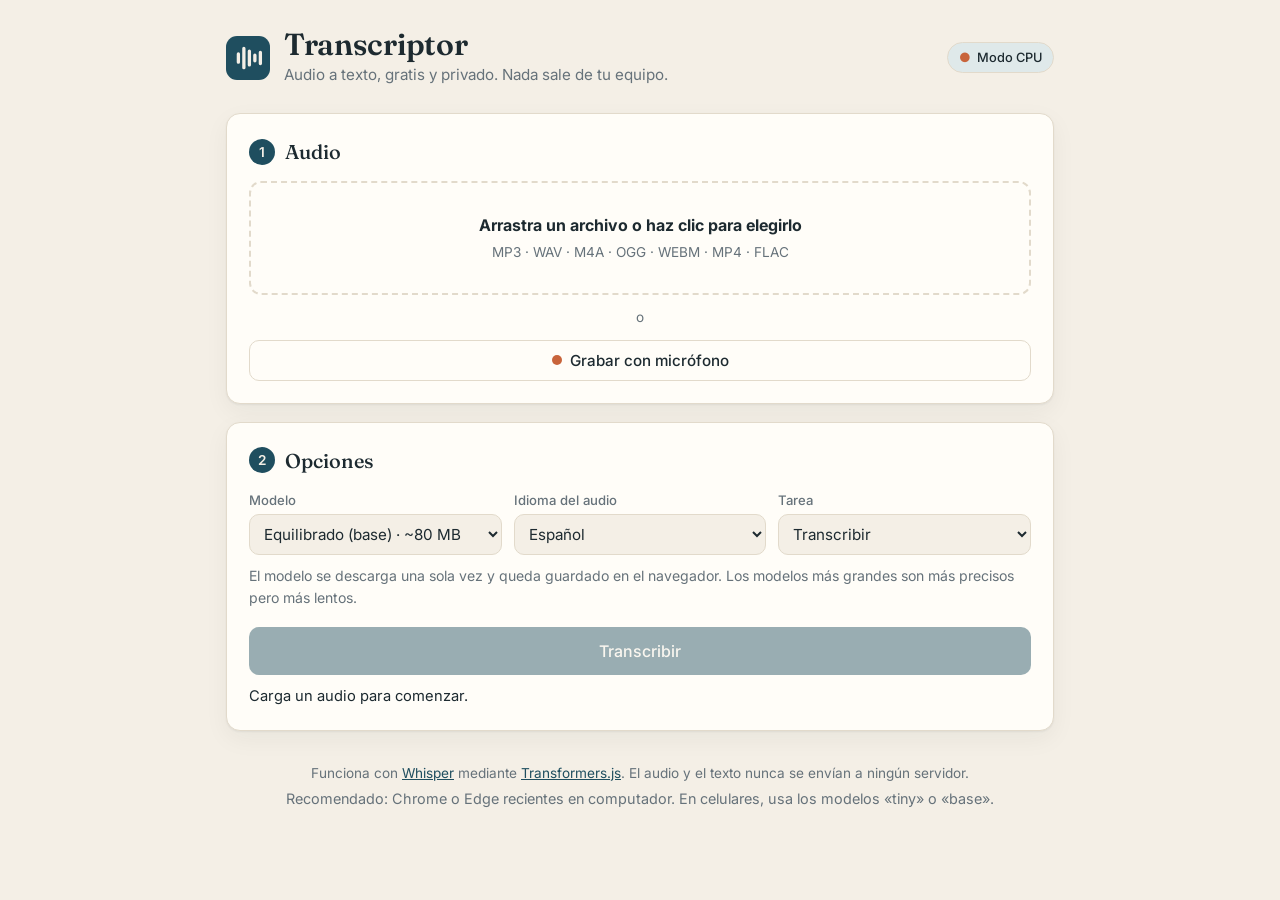
==== index.html @ 4595dd28 "Add files via upload primera versión" ====
<!doctype html>
<html lang="es">
<head>
  <meta charset="utf-8">
  <meta name="viewport" content="width=device-width, initial-scale=1">
  <title>Transcriptor</title>
  <meta name="description" content="Transcripción de audio gratuita y privada: el audio se procesa en tu propio equipo.">
  <link rel="icon" href="data:image/svg+xml,<svg xmlns='http://www.w3.org/2000/svg' viewBox='0 0 32 32'><rect width='32' height='32' rx='8' fill='%231f4e5f'/><path d='M9 13v6M13 9v14M17 11v10M21 14v4M25 12v8' stroke='%23f4efe6' stroke-width='2.4' stroke-linecap='round'/></svg>">
  <link rel="preconnect" href="https://fonts.googleapis.com">
  <link rel="preconnect" href="https://fonts.gstatic.com" crossorigin>
  <link href="https://fonts.googleapis.com/css2?family=Fraunces:opsz,wght@9..144,500;9..144,600&family=Inter:wght@400;500;600&display=swap" rel="stylesheet">
  <link rel="stylesheet" href="css/styles.css">
</head>
<body>
  <header class="top">
    <div class="wrap">
      <div class="brand">
        <svg viewBox="0 0 32 32" aria-hidden="true"><rect width="32" height="32" rx="8"/><path d="M9 13v6M13 9v14M17 11v10M21 14v4M25 12v8"/></svg>
        <div>
          <h1>Transcriptor</h1>
          <p>Audio a texto, gratis y privado. Nada sale de tu equipo.</p>
        </div>
      </div>
      <span id="deviceBadge" class="badge">Detectando…</span>
    </div>
  </header>

  <main class="wrap">
    <!-- 1. Entrada -->
    <section class="card">
      <h2><span class="step">1</span> Audio</h2>
      <label id="drop" class="drop">
        <input id="file" type="file" accept="audio/*,video/*,.mp3,.wav,.m4a,.ogg,.webm,.mp4,.mov,.flac">
        <strong>Arrastra un archivo o haz clic para elegirlo</strong>
        <span>MP3 · WAV · M4A · OGG · WEBM · MP4 · FLAC</span>
      </label>
      <div class="or"><span>o</span></div>
      <button id="record" class="btn ghost" type="button">
        <span class="dot"></span><span id="recordLabel">Grabar con micrófono</span>
      </button>

      <div id="media" class="media" hidden>
        <div class="media-head">
          <strong id="mediaName"></strong>
          <span id="mediaInfo" class="muted"></span>
        </div>
        <audio id="player" controls preload="metadata"></audio>
      </div>
    </section>

    <!-- 2. Opciones -->
    <section class="card">
      <h2><span class="step">2</span> Opciones</h2>
      <div class="grid">
        <label class="field">
          <span>Modelo</span>
          <select id="model"></select>
        </label>
        <label class="field">
          <span>Idioma del audio</span>
          <select id="language">
            <option value="spanish" selected>Español</option>
            <option value="auto">Detectar automáticamente</option>
            <option value="english">Inglés</option>
            <option value="portuguese">Portugués</option>
            <option value="french">Francés</option>
            <option value="italian">Italiano</option>
            <option value="german">Alemán</option>
          </select>
        </label>
        <label class="field">
          <span>Tarea</span>
          <select id="task">
            <option value="transcribe" selected>Transcribir</option>
            <option value="translate">Traducir al inglés</option>
          </select>
        </label>
      </div>
      <p class="hint">El modelo se descarga una sola vez y queda guardado en el navegador. Los modelos más grandes son más precisos pero más lentos.</p>

      <div class="actions">
        <button id="start" class="btn primary" type="button" disabled>Transcribir</button>
        <button id="cancel" class="btn ghost" type="button" hidden>Cancelar</button>
      </div>

      <div id="progress" class="progress" hidden><div id="bar"></div></div>
      <p id="status" class="status" role="status" aria-live="polite">Carga un audio para comenzar.</p>
    </section>

    <!-- 3. Resultado -->
    <section id="results" class="card" hidden>
      <div class="results-head">
        <h2><span class="step">3</span> Transcripción</h2>
        <span id="wordCount" class="muted"></span>
      </div>
      <p class="hint">Puedes corregir el texto directamente. Haz clic en un tiempo para escuchar ese fragmento.</p>
      <div id="transcript" class="transcript"></div>

      <div class="exports">
        <button id="copy" class="btn primary" type="button">Copiar texto</button>
        <button class="btn ghost" data-export="txt" type="button">.txt</button>
        <button class="btn ghost" data-export="tst" type="button">.txt con tiempos</button>
        <button class="btn ghost" data-export="srt" type="button">.srt</button>
        <button class="btn ghost" data-export="vtt" type="button">.vtt</button>
        <button class="btn ghost" data-export="json" type="button">.json</button>
      </div>
    </section>

    <footer class="foot">
      <p>Funciona con <a href="https://github.com/openai/whisper" target="_blank" rel="noopener">Whisper</a> mediante <a href="https://huggingface.co/docs/transformers.js" target="_blank" rel="noopener">Transformers.js</a>. El audio y el texto nunca se envían a ningún servidor.</p>
      <p class="muted">Recomendado: Chrome o Edge recientes en computador. En celulares, usa los modelos «tiny» o «base».</p>
    </footer>
  </main>

  <script type="module" src="js/app.js"></script>
</body>
</html>
---- css/styles.css ----
:root {
  --bg: #f4efe6;
  --surface: #fffdf8;
  --ink: #1d2a30;
  --muted: #66727a;
  --line: #e2dacb;
  --accent: #1f4e5f;
  --accent-ink: #f4efe6;
  --accent-soft: #dfe9ea;
  --warm: #c8643b;
  --radius: 14px;
  --shadow: 0 1px 2px rgba(29, 42, 48, .06), 0 8px 24px rgba(29, 42, 48, .05);
}
@media (prefers-color-scheme: dark) {
  :root {
    --bg: #141b1f;
    --surface: #1c2529;
    --ink: #e9e4da;
    --muted: #9aa5ab;
    --line: #2d393e;
    --accent: #7fb3c2;
    --accent-ink: #10181b;
    --accent-soft: #23353b;
    --warm: #e08a62;
    --shadow: none;
  }
}

* { box-sizing: border-box; }
html { -webkit-text-size-adjust: 100%; }
body {
  margin: 0;
  background: var(--bg);
  color: var(--ink);
  font: 16px/1.55 Inter, system-ui, -apple-system, "Segoe UI", sans-serif;
}
a { color: var(--accent); }
.wrap { max-width: 860px; margin: 0 auto; padding: 0 16px; }
.muted { color: var(--muted); font-size: .9rem; }
[hidden] { display: none !important; }

/* Encabezado */
.top { padding: 28px 0 8px; }
.top .wrap { display: flex; align-items: center; justify-content: space-between; gap: 12px; flex-wrap: wrap; }
.brand { display: flex; align-items: center; gap: 14px; }
.brand svg { width: 44px; height: 44px; flex: none; }
.brand svg rect { fill: var(--accent); }
.brand svg path { stroke: var(--accent-ink); stroke-width: 2.4; stroke-linecap: round; }
h1 { font-family: Fraunces, Georgia, serif; font-weight: 600; font-size: 1.9rem; margin: 0; line-height: 1.1; letter-spacing: -.01em; }
.brand p { margin: 2px 0 0; color: var(--muted); font-size: .95rem; }
.badge {
  font-size: .8rem; font-weight: 500; padding: 5px 11px; border-radius: 999px;
  background: var(--accent-soft); color: var(--ink); border: 1px solid var(--line);
}
.badge.webgpu::before { content: "●"; color: #3f9d6a; margin-right: 6px; }
.badge.wasm::before { content: "●"; color: var(--warm); margin-right: 6px; }

/* Tarjetas */
.card {
  background: var(--surface); border: 1px solid var(--line); border-radius: var(--radius);
  padding: 22px; margin: 18px 0; box-shadow: var(--shadow);
}
h2 { font-family: Fraunces, Georgia, serif; font-weight: 500; font-size: 1.25rem; margin: 0 0 14px; display: flex; align-items: center; gap: 10px; }
.step {
  display: inline-grid; place-items: center; width: 26px; height: 26px; border-radius: 50%;
  background: var(--accent); color: var(--accent-ink); font: 600 .85rem Inter, sans-serif;
}
.hint { color: var(--muted); font-size: .88rem; margin: 10px 0 0; }

/* Zona de carga */
.drop {
  display: flex; flex-direction: column; align-items: center; justify-content: center; gap: 4px;
  border: 2px dashed var(--line); border-radius: 12px; padding: 30px 16px; text-align: center;
  cursor: pointer; transition: border-color .15s, background .15s;
}
.drop:hover, .drop.over { border-color: var(--accent); background: var(--accent-soft); }
.drop input { position: absolute; width: 1px; height: 1px; opacity: 0; }
.drop span { color: var(--muted); font-size: .85rem; }
.or { text-align: center; margin: 12px 0; color: var(--muted); font-size: .85rem; }

/* Botones */
.btn {
  font: 500 .95rem Inter, sans-serif; border-radius: 10px; padding: 10px 16px; cursor: pointer;
  border: 1px solid transparent; transition: transform .05s, background .15s, opacity .15s;
  display: inline-flex; align-items: center; justify-content: center; gap: 8px;
}
.btn:active { transform: translateY(1px); }
.btn:disabled { opacity: .45; cursor: not-allowed; }
.btn.primary { background: var(--accent); color: var(--accent-ink); }
.btn.ghost { background: transparent; color: var(--ink); border-color: var(--line); }
.btn.ghost:hover:not(:disabled) { background: var(--accent-soft); }
#record { width: 100%; }
#record .dot { width: 10px; height: 10px; border-radius: 50%; background: var(--warm); }
#record.recording { border-color: var(--warm); color: var(--warm); }
#record.recording .dot { animation: pulse 1s infinite; }
@keyframes pulse { 50% { opacity: .25; } }

/* Medio */
.media { margin-top: 16px; padding-top: 16px; border-top: 1px solid var(--line); }
.media-head { display: flex; justify-content: space-between; gap: 10px; flex-wrap: wrap; margin-bottom: 8px; }
.media-head strong { overflow-wrap: anywhere; }
audio { width: 100%; }

/* Opciones */
.grid { display: grid; grid-template-columns: repeat(3, 1fr); gap: 12px; }
.field span { display: block; font-size: .82rem; font-weight: 500; color: var(--muted); margin-bottom: 4px; }
select {
  width: 100%; font: inherit; font-size: .95rem; padding: 9px 10px; border-radius: 10px;
  border: 1px solid var(--line); background: var(--bg); color: var(--ink);
}
.actions { display: flex; gap: 10px; margin-top: 18px; }
.actions .primary { flex: 1; padding: 13px; font-size: 1rem; }

.progress { height: 6px; background: var(--accent-soft); border-radius: 99px; overflow: hidden; margin-top: 16px; }
#bar { height: 100%; width: 0; background: var(--accent); transition: width .3s; }
body.busy #bar { background-image: linear-gradient(90deg, var(--accent), var(--warm), var(--accent)); background-size: 200% 100%; animation: flow 2s linear infinite; }
@keyframes flow { to { background-position: -200% 0; } }
.status { margin: 10px 0 0; font-size: .92rem; min-height: 1.5em; }

/* Resultado */
.results-head { display: flex; justify-content: space-between; align-items: baseline; gap: 10px; }
.results-head h2 { margin-bottom: 0; }
.transcript {
  margin-top: 14px; max-height: 60vh; overflow-y: auto; border: 1px solid var(--line);
  border-radius: 10px; padding: 8px; background: var(--bg);
}
.transcript .empty { color: var(--muted); text-align: center; margin: 24px 0; }
.seg { display: flex; gap: 10px; padding: 6px 8px; border-radius: 8px; align-items: baseline; }
.seg.active { background: var(--accent-soft); }
.ts {
  flex: none; font: 500 .78rem ui-monospace, SFMono-Regular, Menlo, monospace; color: var(--accent);
  background: none; border: 0; padding: 2px 0; cursor: pointer; min-width: 48px; text-align: left;
}
.ts:hover { text-decoration: underline; }
.txt { flex: 1; outline: none; border-radius: 4px; }
.txt:focus { box-shadow: 0 0 0 2px var(--accent-soft); }
.exports { display: flex; flex-wrap: wrap; gap: 8px; margin-top: 16px; }

.foot { text-align: center; color: var(--muted); font-size: .85rem; padding: 10px 0 40px; }
.foot p { margin: 4px 0; }

@media (max-width: 640px) {
  .grid { grid-template-columns: 1fr; }
  .card { padding: 18px 16px; }
  h1 { font-size: 1.6rem; }
  .exports .btn { flex: 1 1 calc(50% - 8px); }
  .exports #copy { flex-basis: 100%; }
}
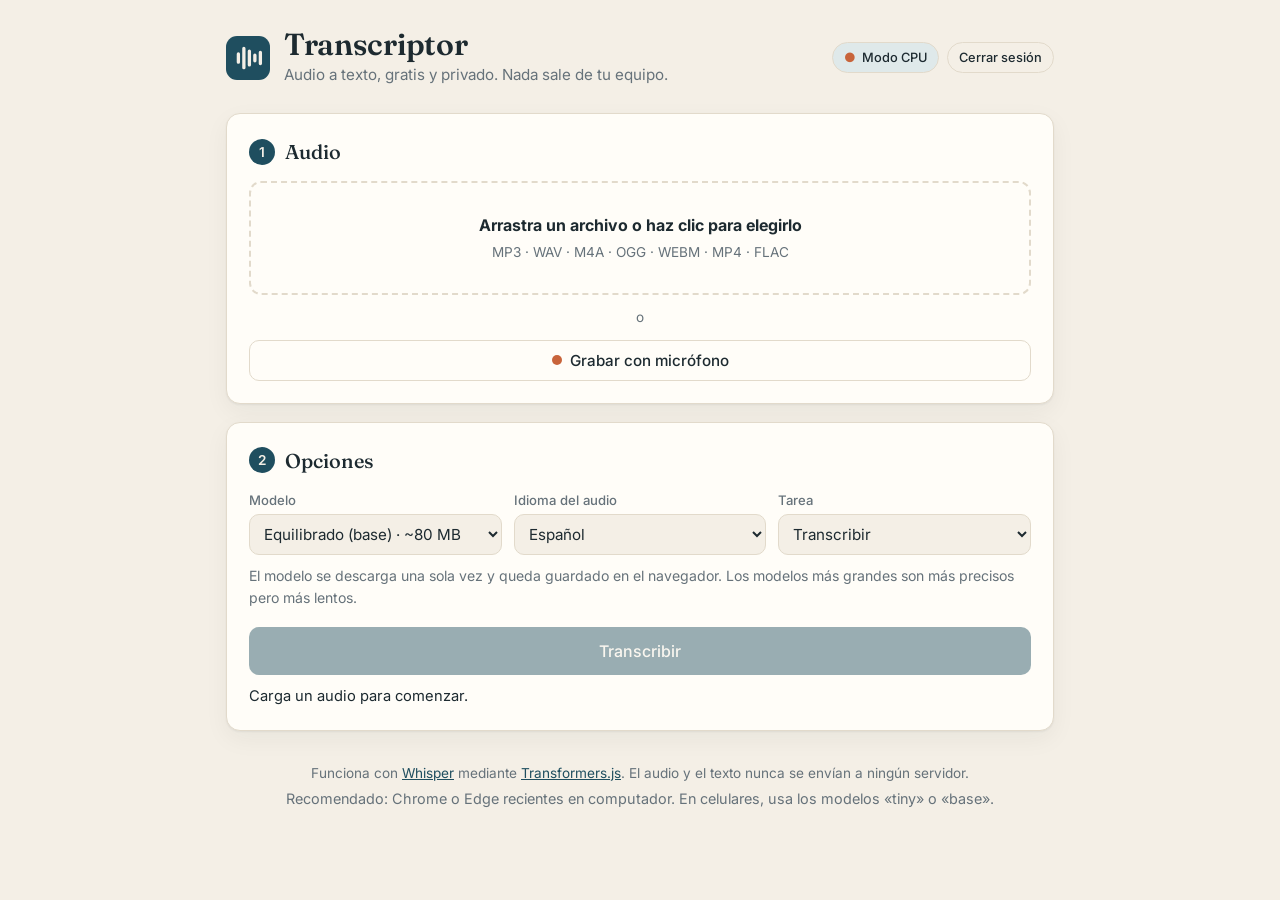
==== commit cc9ca843: "Nueva pantalla de ingreso" ====
--- a/index.html
+++ b/index.html
@@ -10,6 +10,11 @@
   <link rel="preconnect" href="https://fonts.gstatic.com" crossorigin>
   <link href="https://fonts.googleapis.com/css2?family=Fraunces:opsz,wght@9..144,500;9..144,600&family=Inter:wght@400;500;600&display=swap" rel="stylesheet">
   <link rel="stylesheet" href="css/styles.css">
+  <style>
+    .top-actions { display: flex; gap: 8px; align-items: center; flex-wrap: wrap; }
+    .badge.logout { text-decoration: none; color: var(--ink); background: transparent; cursor: pointer; }
+    .badge.logout:hover { background: var(--accent-soft); }
+  </style>
 </head>
 <body>
   <header class="top">
@@ -21,7 +26,10 @@
           <p>Audio a texto, gratis y privado. Nada sale de tu equipo.</p>
         </div>
       </div>
-      <span id="deviceBadge" class="badge">Detectando…</span>
+      <div class="top-actions">
+        <span id="deviceBadge" class="badge">Detectando…</span>
+        <a href="/__logout" class="badge logout" title="Cerrar sesión">Cerrar sesión</a>
+      </div>
     </div>
   </header>
 
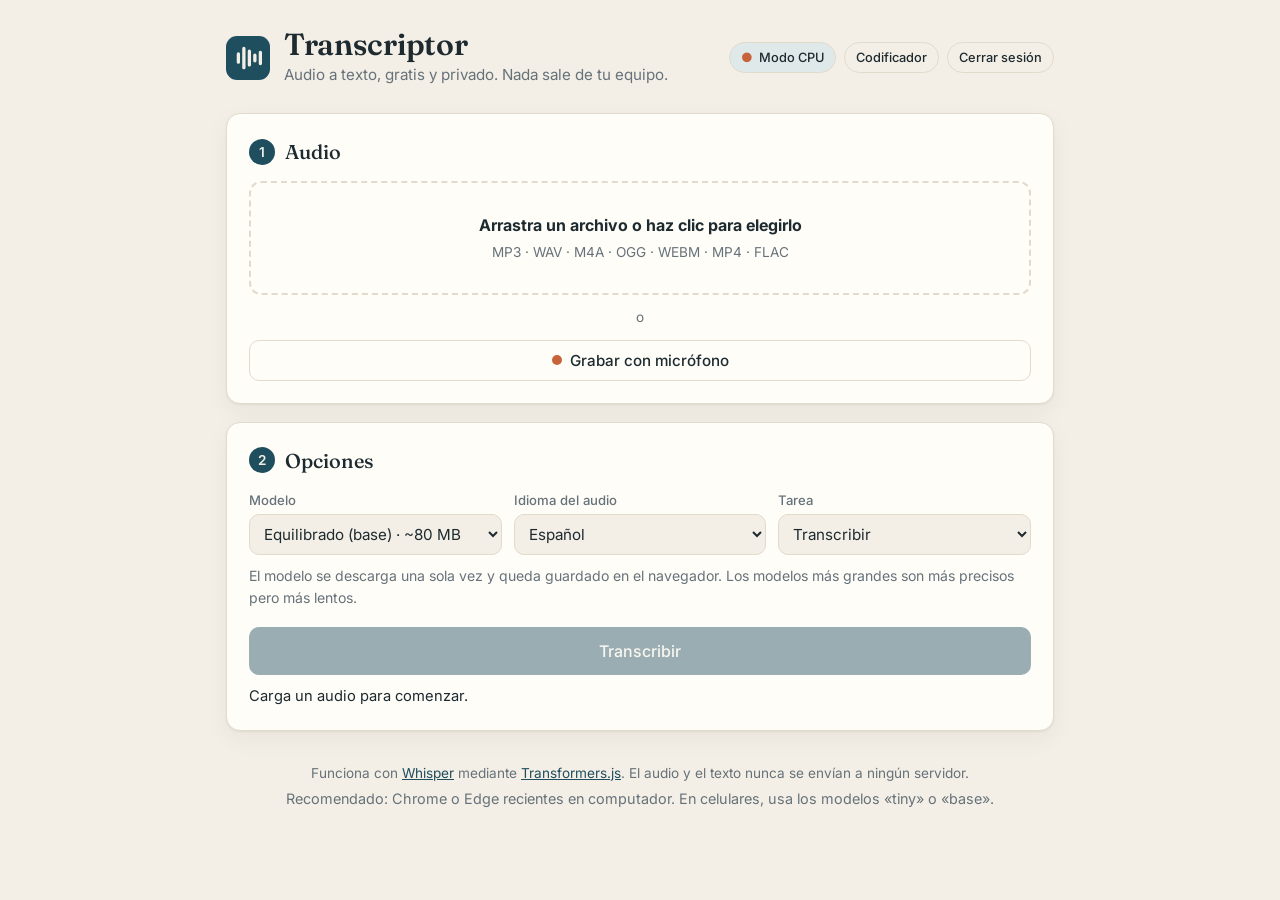
==== commit 4a423cf8: "Paso 2B: enlace al codificador en la portada" ====
--- a/index.html
+++ b/index.html
@@ -28,6 +28,7 @@
       </div>
       <div class="top-actions">
         <span id="deviceBadge" class="badge">Detectando…</span>
+        <a href="/codificador/" class="badge logout" title="Abrir el Codificador de entrevistas">Codificador</a>
         <a href="/__logout" class="badge logout" title="Cerrar sesión">Cerrar sesión</a>
       </div>
     </div>
